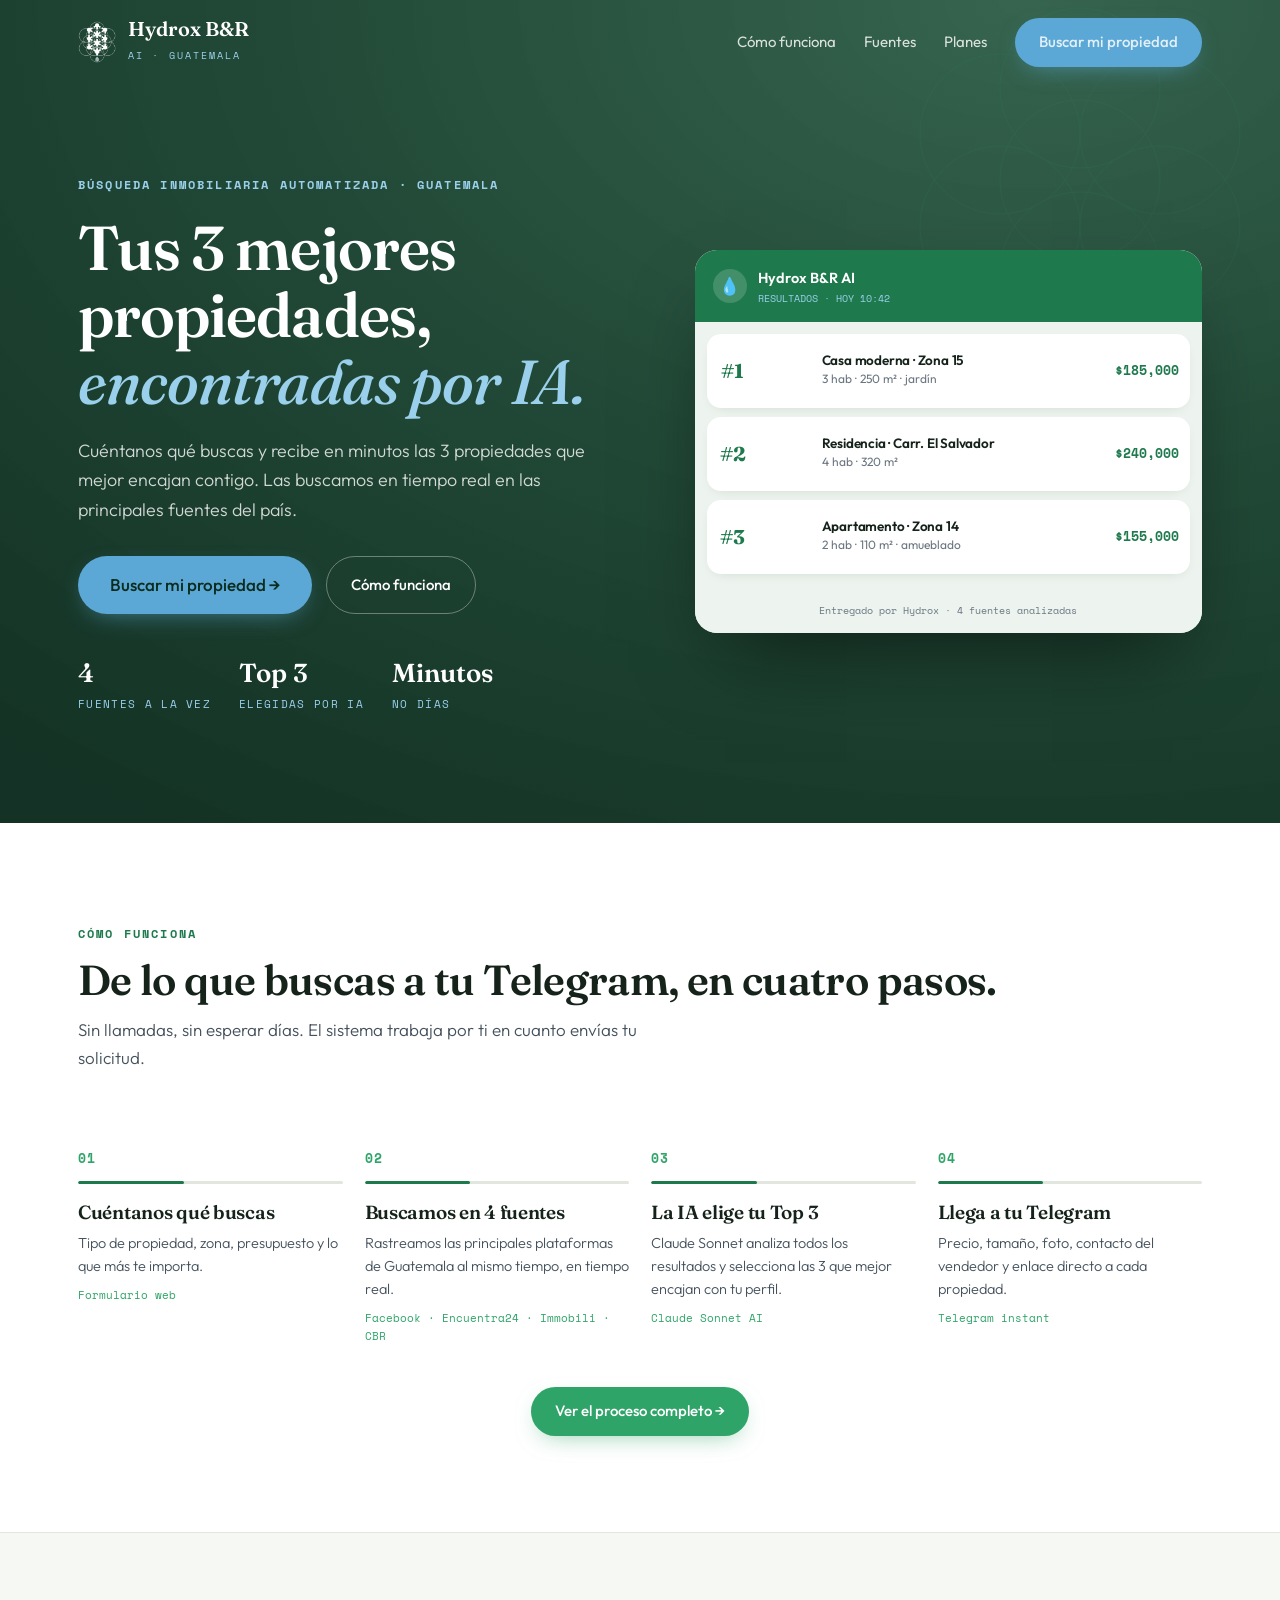
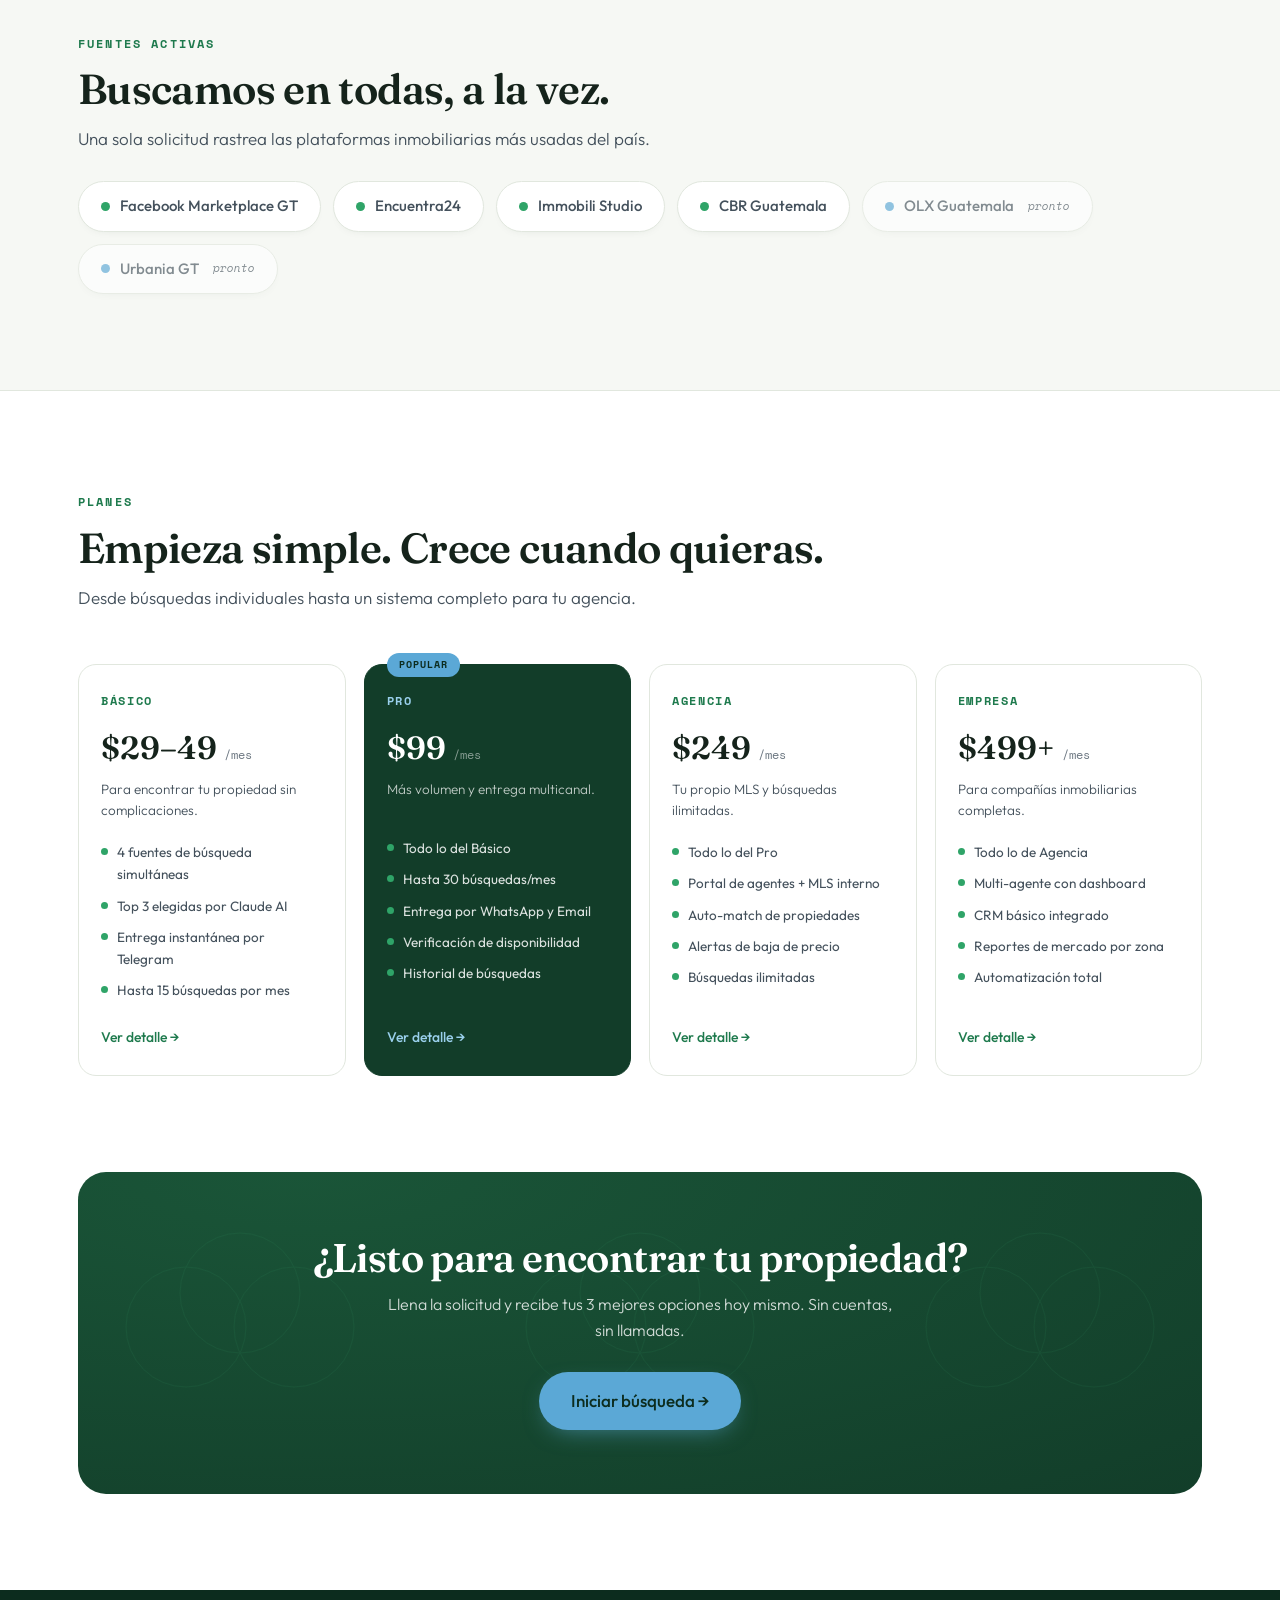
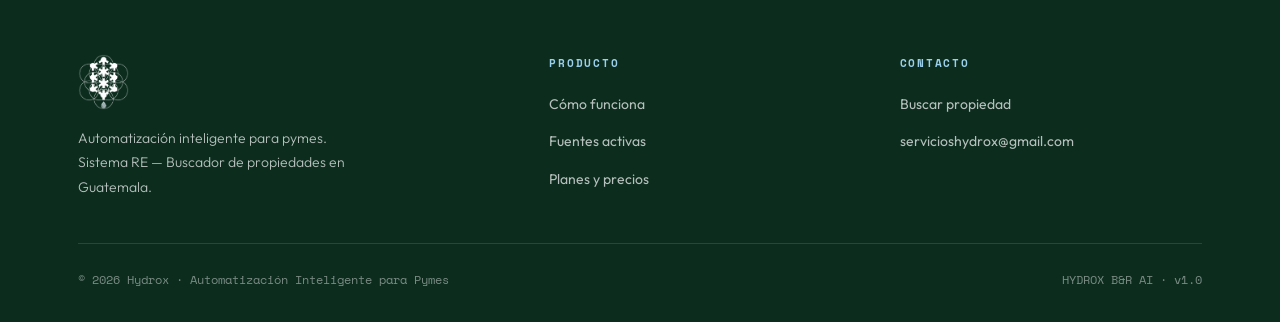
==== index.html @ e117567c "Add full site v1.0 with CLAUDE.md project memory - All HTML pages with nav/footer cleanup (Asesores " ====
<!DOCTYPE html>
<html lang="es">
<head>
<meta charset="UTF-8">
<meta name="viewport" content="width=device-width, initial-scale=1.0">
<meta name="description" content="Hydrox B&R AI — Búsqueda automatizada de propiedades en Guatemala. Cuéntanos qué buscas y recibe las 3 mejores opciones directo a tu Telegram.">
<title>Hydrox B&R AI — Tus 3 mejores propiedades, encontradas por IA</title>
<link rel="preconnect" href="https://fonts.googleapis.com">
<link rel="preconnect" href="https://fonts.gstatic.com" crossorigin>
<link href="https://fonts.googleapis.com/css2?family=Fraunces:opsz,wght@9..144,400;9..144,500;9..144,600;9..144,700&family=Outfit:wght@300;400;500;600;700&family=Space+Mono:wght@400;700&display=swap" rel="stylesheet">
<link rel="stylesheet" href="css/estilos.css">
<link rel="stylesheet" href="css/componentes.css">
<link rel="icon" href="assets/logo-verde.png" type="image/png">
</head>
<body>

<!-- ═══ HEADER ══════════════════════════════════════════════════ -->
<header id="header">
  <div class="wrap nav">
    <a href="index.html" class="brand">
      <img src="assets/logo-blanco.png" alt="Hydrox B&R AI">
      <div class="brand-text">
        <strong>Hydrox B&amp;R</strong>
        <small>AI · GUATEMALA</small>
      </div>
    </a>
    <nav class="nav-links" id="nav-links">
      <a href="#como-funciona">Cómo funciona</a>
      <a href="#fuentes">Fuentes</a>
      <a href="planes.html">Planes</a>
      <a href="contacto.html" class="btn btn-pri">Buscar mi propiedad</a>
    </nav>
    <button class="nav-toggle" id="nav-toggle" aria-label="Abrir menú" aria-expanded="false">☰</button>
  </div>
</header>

<!-- ═══ HERO ═════════════════════════════════════════════════════ -->
<section class="hero">
  <div class="wrap hero-grid">

    <!-- Texto -->
    <div>
      <span class="eyebrow">Búsqueda inmobiliaria automatizada · Guatemala</span>
      <h1>Tus 3 mejores propiedades, <span class="accent">encontradas por IA.</span></h1>
      <p class="lead">Cuéntanos qué buscas y recibe en minutos las 3 propiedades que mejor encajan contigo. Las buscamos en tiempo real en las principales fuentes del país.</p>
      <div class="hero-cta">
        <a href="contacto.html" class="btn btn-pri btn-lg">Buscar mi propiedad →</a>
        <a href="#como-funciona" class="btn btn-ghost">Cómo funciona</a>
      </div>
      <div class="hero-stats">
        <div><b>4</b><span>Fuentes a la vez</span></div>
        <div><b>Top 3</b><span>Elegidas por IA</span></div>
        <div><b>Minutos</b><span>No días</span></div>
      </div>
    </div>

    <!-- Tarjeta Telegram (elemento firma) -->
    <div class="tgcard reveal">
      <div class="tgcard-top">
        <div class="tgcard-avatar">💧</div>
        <div>
          <b>Hydrox B&amp;R AI</b>
          <span>RESULTADOS · HOY 10:42</span>
        </div>
      </div>
      <div class="tgcard-body">
        <div class="prop-card">
          <div class="prop-rank">#1</div>
          <div class="prop-thumb" style="background-image:url('https://images.unsplash.com/photo-1568605114967-8130f3a36994?w=200&q=60')"></div>
          <div class="prop-info">
            <h4>Casa moderna · Zona 15</h4>
            <div class="meta">3 hab · 250 m² · jardín</div>
          </div>
          <div class="prop-price">$185,000</div>
        </div>
        <div class="prop-card">
          <div class="prop-rank">#2</div>
          <div class="prop-thumb" style="background-image:url('https://images.unsplash.com/photo-1570129477492-45c003edd2be?w=200&q=60')"></div>
          <div class="prop-info">
            <h4>Residencia · Carr. El Salvador</h4>
            <div class="meta">4 hab · 320 m²</div>
          </div>
          <div class="prop-price">$240,000</div>
        </div>
        <div class="prop-card">
          <div class="prop-rank">#3</div>
          <div class="prop-thumb" style="background-image:url('https://images.unsplash.com/photo-1576941089067-2de3c901e126?w=200&q=60')"></div>
          <div class="prop-info">
            <h4>Apartamento · Zona 14</h4>
            <div class="meta">2 hab · 110 m² · amueblado</div>
          </div>
          <div class="prop-price">$155,000</div>
        </div>
      </div>
      <div class="tgcard-foot">
        <span>Entregado por Hydrox · 4 fuentes analizadas</span>
      </div>
    </div>

  </div>
</section>

<!-- ═══ CÓMO FUNCIONA ════════════════════════════════════════════ -->
<section id="como-funciona">
  <div class="wrap">
    <div class="sec-head reveal">
      <span class="eyebrow">Cómo funciona</span>
      <h2>De lo que buscas a tu Telegram, en cuatro pasos.</h2>
      <p>Sin llamadas, sin esperar días. El sistema trabaja por ti en cuanto envías tu solicitud.</p>
    </div>
    <div class="steps-grid">
      <div class="step reveal">
        <div class="num">01</div>
        <div class="line"></div>
        <h3>Cuéntanos qué buscas</h3>
        <p>Tipo de propiedad, zona, presupuesto y lo que más te importa.</p>
        <span class="tag">Formulario web</span>
      </div>
      <div class="step reveal">
        <div class="num">02</div>
        <div class="line"></div>
        <h3>Buscamos en 4 fuentes</h3>
        <p>Rastreamos las principales plataformas de Guatemala al mismo tiempo, en tiempo real.</p>
        <span class="tag">Facebook · Encuentra24 · Immobili · CBR</span>
      </div>
      <div class="step reveal">
        <div class="num">03</div>
        <div class="line"></div>
        <h3>La IA elige tu Top 3</h3>
        <p>Claude Sonnet analiza todos los resultados y selecciona las 3 que mejor encajan con tu perfil.</p>
        <span class="tag">Claude Sonnet AI</span>
      </div>
      <div class="step reveal">
        <div class="num">04</div>
        <div class="line"></div>
        <h3>Llega a tu Telegram</h3>
        <p>Precio, tamaño, foto, contacto del vendedor y enlace directo a cada propiedad.</p>
        <span class="tag">Telegram instant</span>
      </div>
    </div>
    <div style="margin-top:40px; text-align:center">
      <a href="como-funciona.html" class="btn btn-sec">Ver el proceso completo →</a>
    </div>
  </div>
</section>

<!-- ═══ FUENTES ═══════════════════════════════════════════════════ -->
<section id="fuentes" class="fuentes-section">
  <div class="wrap">
    <div class="sec-head reveal" style="margin-bottom:28px">
      <span class="eyebrow">Fuentes activas</span>
      <h2>Buscamos en todas, a la vez.</h2>
      <p>Una sola solicitud rastrea las plataformas inmobiliarias más usadas del país.</p>
    </div>
    <div class="chips reveal">
      <span class="chip"><span class="chip-dot"></span>Facebook Marketplace GT</span>
      <span class="chip"><span class="chip-dot"></span>Encuentra24</span>
      <span class="chip"><span class="chip-dot"></span>Immobili Studio</span>
      <span class="chip"><span class="chip-dot"></span>CBR Guatemala</span>
      <span class="chip pronto"><span class="chip-dot"></span>OLX Guatemala <em class="soon">pronto</em></span>
      <span class="chip pronto"><span class="chip-dot"></span>Urbania GT <em class="soon">pronto</em></span>
    </div>
  </div>
</section>

<!-- ═══ PLANES ════════════════════════════════════════════════════ -->
<section id="planes">
  <div class="wrap">
    <div class="sec-head reveal">
      <span class="eyebrow">Planes</span>
      <h2>Empieza simple. Crece cuando quieras.</h2>
      <p>Desde búsquedas individuales hasta un sistema completo para tu agencia.</p>
    </div>
    <div class="planes-grid">
      <div class="plan-card reveal">
        <div class="plan-tier">Básico</div>
        <div class="plan-price">$29–49<small> /mes</small></div>
        <div class="plan-tagline">Para encontrar tu propiedad sin complicaciones.</div>
        <ul class="plan-features">
          <li>4 fuentes de búsqueda simultáneas</li>
          <li>Top 3 elegidas por Claude AI</li>
          <li>Entrega instantánea por Telegram</li>
          <li>Hasta 15 búsquedas por mes</li>
        </ul>
        <a href="planes.html" class="plan-link">Ver detalle →</a>
      </div>
      <div class="plan-card featured reveal">
        <div class="plan-badge">Popular</div>
        <div class="plan-tier">Pro</div>
        <div class="plan-price">$99<small> /mes</small></div>
        <div class="plan-tagline">Más volumen y entrega multicanal.</div>
        <ul class="plan-features">
          <li>Todo lo del Básico</li>
          <li>Hasta 30 búsquedas/mes</li>
          <li>Entrega por WhatsApp y Email</li>
          <li>Verificación de disponibilidad</li>
          <li>Historial de búsquedas</li>
        </ul>
        <a href="planes.html" class="plan-link">Ver detalle →</a>
      </div>
      <div class="plan-card reveal">
        <div class="plan-tier">Agencia</div>
        <div class="plan-price">$249<small> /mes</small></div>
        <div class="plan-tagline">Tu propio MLS y búsquedas ilimitadas.</div>
        <ul class="plan-features">
          <li>Todo lo del Pro</li>
          <li>Portal de agentes + MLS interno</li>
          <li>Auto-match de propiedades</li>
          <li>Alertas de baja de precio</li>
          <li>Búsquedas ilimitadas</li>
        </ul>
        <a href="planes.html" class="plan-link">Ver detalle →</a>
      </div>
      <div class="plan-card reveal">
        <div class="plan-tier">Empresa</div>
        <div class="plan-price">$499+<small> /mes</small></div>
        <div class="plan-tagline">Para compañías inmobiliarias completas.</div>
        <ul class="plan-features">
          <li>Todo lo de Agencia</li>
          <li>Multi-agente con dashboard</li>
          <li>CRM básico integrado</li>
          <li>Reportes de mercado por zona</li>
          <li>Automatización total</li>
        </ul>
        <a href="planes.html" class="plan-link">Ver detalle →</a>
      </div>
    </div>
  </div>
</section>

<!-- ═══ CTA ═══════════════════════════════════════════════════════ -->
<section style="padding-top:0">
  <div class="wrap">
    <div class="cta-band reveal">
      <h2>¿Listo para encontrar tu propiedad?</h2>
      <p>Llena la solicitud y recibe tus 3 mejores opciones hoy mismo. Sin cuentas, sin llamadas.</p>
      <a href="contacto.html" class="btn btn-pri btn-lg">Iniciar búsqueda →</a>
    </div>
  </div>
</section>

<!-- ═══ FOOTER ════════════════════════════════════════════════════ -->
<footer>
  <div class="wrap">
    <div class="footer-grid">
      <div class="footer-brand">
        <img src="assets/logo-blanco.png" alt="Hydrox B&R AI">
        <p>Automatización inteligente para pymes. Sistema RE — Buscador de propiedades en Guatemala.</p>
      </div>
      <div class="footer-col">
        <h5>Producto</h5>
        <ul>
          <li><a href="como-funciona.html">Cómo funciona</a></li>
          <li><a href="#fuentes">Fuentes activas</a></li>
          <li><a href="planes.html">Planes y precios</a></li>
        </ul>
      </div>
      <div class="footer-col">
        <h5>Contacto</h5>
        <ul>
          <li><a href="contacto.html">Buscar propiedad</a></li>
          <li><a href="mailto:servicioshydrox@gmail.com">servicioshydrox@gmail.com</a></li>
        </ul>
      </div>
    </div>
    <div class="footer-bottom">
      <span>© 2026 Hydrox · Automatización Inteligente para Pymes</span>
      <span class="mono">HYDROX B&amp;R AI · v1.0</span>
    </div>
  </div>
</footer>

<script src="js/main.js" defer></script>
</body>
</html>
---- css/estilos.css ----
/* ═══════════════════════════════════════════════════════════════════
   HYDROX B&R AI  ·  estilos.css
   Variables globales · reset · tipografía · header · footer · utilidades
   Se carga en TODAS las páginas.
═══════════════════════════════════════════════════════════════════ */

/* ── 1. TOKENS DE DISEÑO ──────────────────────────────────────── */
:root {
  --verde-profundo: #123D29;
  --verde-noche:    #0C2C1E;
  --verde:          #1E7A4D;
  --verde-claro:    #2FA468;
  --agua:           #5BA8D6;
  --agua-claro:     #9AD0EC;
  --piedra:         #44515C;
  --piedra-suave:   #6B7680;
  --hueso:          #F6F8F4;
  --blanco:         #FFFFFF;
  --borde:          #E1E7DE;
  --tinta:          #15231B;
  --sombra:         0 18px 50px -20px rgba(18,61,41,.35);
  --radio:          18px;
  --radio-sm:       10px;
  --radio-xl:       28px;
}

/* ── 2. RESET ─────────────────────────────────────────────────── */
*, *::before, *::after { margin: 0; padding: 0; box-sizing: border-box; }
html  { scroll-behavior: smooth; }
body  { font-family:'Outfit',system-ui,sans-serif; color:var(--tinta); background:var(--blanco); line-height:1.65; -webkit-font-smoothing:antialiased; }
img   { max-width:100%; display:block; }
a     { text-decoration:none; color:inherit; }
ul    { list-style:none; }
button,input,select,textarea { font-family:inherit; }

/* ── 3. TIPOGRAFÍA ────────────────────────────────────────────── */
h1,h2,h3,h4 {
  font-family:'Fraunces',Georgia,serif;
  font-weight:600;
  line-height:1.08;
  letter-spacing:-.015em;
}
.mono { font-family:'Space Mono',monospace; }

.eyebrow {
  font-family:'Space Mono',monospace;
  font-size:12px;
  letter-spacing:.18em;
  text-transform:uppercase;
  color:var(--verde-claro);
  font-weight:700;
}

/* ── 4. LAYOUT ────────────────────────────────────────────────── */
.wrap    { max-width:1180px; margin:0 auto; padding:0 28px; }
section  { padding:96px 0; }

/* ── 5. HEADER ────────────────────────────────────────────────── */
header {
  position:fixed; top:0; left:0; right:0;
  z-index:100;
  padding:18px 0;
  transition:all .35s ease;
}
header.scrolled {
  background:rgba(12,44,30,.95);
  backdrop-filter:blur(14px);
  -webkit-backdrop-filter:blur(14px);
  padding:11px 0;
  box-shadow:0 8px 30px -12px rgba(0,0,0,.4);
}

.nav { display:flex; align-items:center; justify-content:space-between; gap:20px; }

.brand { display:flex; align-items:center; gap:12px; }
.brand img { height:42px; width:auto; transition:height .35s ease; }
header.scrolled .brand img { height:36px; }
.brand-text strong {
  font-family:'Fraunces',serif; font-size:20px; font-weight:600;
  color:#fff; display:block; line-height:1.1;
}
.brand-text small {
  font-family:'Space Mono',monospace; font-size:9.5px;
  letter-spacing:.22em; color:var(--agua-claro); font-weight:400;
}

.nav-links { display:flex; align-items:center; gap:28px; }
.nav-links a { color:rgba(255,255,255,.82); font-size:15px; transition:color .2s; }
.nav-links a:hover { color:#fff; }

.nav-toggle {
  display:none; background:none; border:none;
  color:#fff; font-size:26px; cursor:pointer; padding:4px;
}

/* ── 6. FOOTER ────────────────────────────────────────────────── */
footer { background:var(--verde-noche); color:rgba(255,255,255,.7); padding:64px 0 32px; }

.footer-grid {
  display:grid; grid-template-columns:1.4fr 1fr 1fr;
  gap:48px; margin-bottom:44px;
}
.footer-brand img   { height:56px; margin-bottom:16px; }
.footer-brand p     { font-size:14px; max-width:280px; font-weight:300; line-height:1.75; }

.footer-col h5 {
  font-family:'Space Mono',monospace; font-size:11px;
  letter-spacing:.16em; text-transform:uppercase;
  color:var(--agua-claro); margin-bottom:18px; font-weight:700;
}
.footer-col ul  { display:flex; flex-direction:column; gap:11px; }
.footer-col a   { font-size:14px; color:rgba(255,255,255,.7); transition:color .2s; }
.footer-col a:hover { color:#fff; }

.footer-bottom {
  border-top:1px solid rgba(255,255,255,.12);
  padding-top:26px;
  display:flex; justify-content:space-between; flex-wrap:wrap; gap:10px;
  font-family:'Space Mono',monospace; font-size:12px; color:rgba(255,255,255,.45);
}

/* ── 7. UTILIDADES GENERALES ──────────────────────────────────── */
.reveal {
  opacity:0; transform:translateY(22px);
  transition:opacity .7s ease,transform .7s ease;
}
.reveal.in { opacity:1; transform:none; }
@media (prefers-reduced-motion:reduce) { .reveal { opacity:1; transform:none; transition:none; } }

.sec-head { margin-bottom:52px; }
.sec-head .eyebrow { display:inline-block; margin-bottom:14px; color:var(--verde); }
.sec-head h2   { font-size:clamp(26px,3.6vw,42px); color:var(--tinta); }
.sec-head p    { color:var(--piedra); font-size:17px; margin-top:12px; font-weight:300; max-width:580px; }

/* ── 8. RESPONSIVE: HEADER + FOOTER ──────────────────────────── */
@media (max-width:900px) {
  .nav-links {
    display:none; position:absolute; top:100%; left:0; right:0;
    flex-direction:column; align-items:flex-start; gap:16px;
    background:var(--verde-profundo); padding:22px 28px;
  }
  .nav-links.open { display:flex; }
  .nav-toggle     { display:block; }
  .footer-grid    { grid-template-columns:1fr 1fr; }
}
@media (max-width:560px) {
  .wrap         { padding:0 20px; }
  section       { padding:72px 0; }
  .footer-grid  { grid-template-columns:1fr; }
}
---- css/componentes.css ----
/* ═══════════════════════════════════════════════════════════════════
   HYDROX B&R AI  ·  componentes.css
   Botones · Hero · TgCard · Pasos · Fuentes · Planes · Formulario · CTA
   Se carga junto a estilos.css en todas las páginas.
═══════════════════════════════════════════════════════════════════ */

/* ── 1. BOTONES ───────────────────────────────────────────────── */
.btn {
  display:inline-flex; align-items:center; gap:8px;
  font-family:'Outfit',sans-serif; font-weight:500;
  border:none; border-radius:100px; cursor:pointer;
  transition:transform .18s ease,box-shadow .22s,background .22s,color .2s;
  white-space:nowrap;
}
.btn-pri {
  background:var(--agua); color:var(--verde-noche);
  padding:12px 24px; font-size:15px;
  box-shadow:0 8px 24px -10px rgba(91,168,214,.7);
}
.btn-pri:hover  { background:var(--agua-claro); transform:translateY(-2px); }
.btn-sec {
  background:var(--verde-claro); color:#fff;
  padding:12px 24px; font-size:15px;
  box-shadow:0 8px 24px -10px rgba(47,164,104,.6);
}
.btn-sec:hover  { background:var(--verde); transform:translateY(-2px); }
.btn-ghost {
  background:transparent; color:#fff;
  border:1.5px solid rgba(255,255,255,.35);
  padding:11px 24px; font-size:15px;
}
.btn-ghost:hover { border-color:#fff; background:rgba(255,255,255,.08); }
.btn-lg { padding:15px 32px; font-size:17px; }

/* ── 2. HERO PRINCIPAL (index) ────────────────────────────────── */
.hero {
  position:relative;
  background:
    radial-gradient(120% 120% at 80% 0%,rgba(26,79,54,.88) 0%,rgba(18,61,41,.93) 45%,rgba(12,44,30,.97) 100%),
    url('https://images.unsplash.com/photo-1570129477492-45c003edd2be?w=1600&q=70') center/cover no-repeat;
  color:#fff; padding:170px 0 110px; overflow:hidden;
}
.hero::before {
  content:""; position:absolute; inset:0;
  background-image:url("data:image/svg+xml,%3Csvg xmlns='http://www.w3.org/2000/svg' width='600' height='600'%3E%3Cg fill='none' stroke='%232FA468' stroke-width='1' opacity='.09'%3E%3Ccircle cx='300' cy='220' r='80'/%3E%3Ccircle cx='220' cy='266' r='80'/%3E%3Ccircle cx='380' cy='266' r='80'/%3E%3Ccircle cx='220' cy='174' r='80'/%3E%3Ccircle cx='380' cy='174' r='80'/%3E%3Ccircle cx='300' cy='312' r='80'/%3E%3Ccircle cx='300' cy='128' r='80'/%3E%3C/g%3E%3C/svg%3E");
  background-position:right -100px top -40px;
  background-repeat:no-repeat; pointer-events:none;
}
.hero-grid {
  position:relative;
  display:grid; grid-template-columns:1.05fr .95fr;
  gap:56px; align-items:center;
}
.hero .eyebrow  { color:var(--agua-claro); display:inline-block; margin-bottom:20px; }
.hero h1        { font-size:clamp(38px,5.2vw,62px); color:#fff; margin-bottom:20px; }
.hero h1 .accent{ color:var(--agua-claro); font-style:italic; font-weight:500; }
.hero .lead     { font-size:clamp(16px,1.4vw,18px); color:rgba(255,255,255,.8); max-width:520px; margin-bottom:32px; font-weight:300; }
.hero-cta       { display:flex; gap:14px; flex-wrap:wrap; }
.hero-stats     { display:flex; gap:28px; flex-wrap:wrap; margin-top:38px; }
.hero-stats > div { display:flex; flex-direction:column; }
.hero-stats b   { font-family:'Fraunces',serif; font-size:26px; color:#fff; font-weight:600; }
.hero-stats span{ font-family:'Space Mono',monospace; font-size:11px; letter-spacing:.12em; text-transform:uppercase; color:var(--agua-claro); }

/* ── 3. TARJETA TELEGRAM — elemento firma ─────────────────────── */
.tgcard { background:#fff; border-radius:22px; box-shadow:0 40px 80px -30px rgba(0,0,0,.55); overflow:hidden; color:var(--tinta); transform:rotate(.6deg); }
.tgcard-top   { background:var(--verde); color:#fff; padding:14px 18px; display:flex; align-items:center; gap:11px; }
.tgcard-avatar{ width:34px; height:34px; border-radius:50%; background:rgba(255,255,255,.16); display:flex; align-items:center; justify-content:center; font-size:17px; flex-shrink:0; }
.tgcard-top b { font-size:14.5px; font-weight:600; }
.tgcard-top span{ font-family:'Space Mono',monospace; font-size:10px; color:var(--agua-claro); display:block; margin-top:1px; }
.tgcard-body  { padding:12px; background:#EDF3EE; display:flex; flex-direction:column; gap:9px; }
.prop-card    { background:#fff; border-radius:14px; padding:11px; display:flex; gap:11px; align-items:center; box-shadow:0 4px 14px -8px rgba(18,61,41,.22); }
.prop-rank    { font-family:'Fraunces',serif; font-size:20px; font-weight:700; color:var(--verde); width:30px; text-align:center; flex-shrink:0; }
.prop-thumb   { width:52px; height:52px; border-radius:9px; flex-shrink:0; background-size:cover; background-position:center; }
.prop-info    { flex:1; min-width:0; }
.prop-info h4 { font-family:'Outfit',sans-serif; font-size:13.5px; font-weight:600; margin-bottom:2px; white-space:nowrap; overflow:hidden; text-overflow:ellipsis; }
.prop-info .meta { font-size:12px; color:var(--piedra-suave); }
.prop-price   { font-family:'Space Mono',monospace; font-weight:700; font-size:12.5px; color:var(--verde); white-space:nowrap; }
.tgcard-foot  { padding:9px 12px 12px; background:#EDF3EE; text-align:center; }
.tgcard-foot span { font-family:'Space Mono',monospace; font-size:10px; color:var(--piedra-suave); }

/* ── 4. PASOS "CÓMO FUNCIONA" ─────────────────────────────────── */
.steps-grid { display:grid; grid-template-columns:repeat(4,1fr); gap:22px; }
.step { padding-top:24px; }
.step .num    { font-family:'Space Mono',monospace; font-size:13px; color:var(--verde-claro); font-weight:700; letter-spacing:.08em; }
.step .line   { height:3px; background:var(--borde); border-radius:3px; margin:12px 0 18px; position:relative; overflow:hidden; }
.step .line::after { content:""; position:absolute; left:0; top:0; bottom:0; width:40%; background:var(--verde); border-radius:3px; }
.step h3      { font-size:19px; margin-bottom:8px; }
.step p       { font-size:14.5px; color:var(--piedra); font-weight:300; line-height:1.6; }
.step .tag    { font-family:'Space Mono',monospace; font-size:10.5px; color:var(--verde-claro); margin-top:10px; display:inline-block; }

/* ── 5. FUENTES ───────────────────────────────────────────────── */
.fuentes-section { background:var(--hueso); border-top:1px solid var(--borde); border-bottom:1px solid var(--borde); }
.chips { display:flex; flex-wrap:wrap; gap:12px; margin-top:14px; }
.chip {
  background:#fff; border:1px solid var(--borde); border-radius:100px;
  padding:12px 22px; font-weight:500; font-size:15px; color:var(--piedra);
  display:flex; align-items:center; gap:10px;
  box-shadow:0 4px 12px -10px rgba(18,61,41,.25);
}
.chip-dot       { width:9px; height:9px; border-radius:50%; background:var(--verde-claro); flex-shrink:0; }
.chip.pronto    { opacity:.65; }
.chip.pronto .chip-dot { background:var(--agua); }
.chip .soon     { font-family:'Space Mono',monospace; font-size:10.5px; margin-left:4px; }

/* ── 6. PLANES ────────────────────────────────────────────────── */
.planes-grid { display:grid; grid-template-columns:repeat(4,1fr); gap:18px; }

.plan-card {
  border:1.5px solid var(--borde); border-radius:var(--radio);
  padding:26px 22px; background:#fff;
  display:flex; flex-direction:column; position:relative;
  transition:transform .22s ease,box-shadow .25s ease,border-color .2s;
}
.plan-card:hover { transform:translateY(-5px); box-shadow:var(--sombra); border-color:var(--verde-claro); }
.plan-card.featured { background:var(--verde-profundo); border-color:var(--verde-profundo); color:#fff; }

.plan-badge {
  position:absolute; top:-12px; left:22px;
  background:var(--agua); color:var(--verde-noche);
  font-family:'Space Mono',monospace; font-size:10px; font-weight:700;
  letter-spacing:.1em; padding:4px 12px; border-radius:100px; text-transform:uppercase;
}
.plan-tier  { font-family:'Space Mono',monospace; font-size:12px; letter-spacing:.14em; text-transform:uppercase; color:var(--verde); font-weight:700; }
.plan-card.featured .plan-tier { color:var(--agua-claro); }
.plan-price { font-family:'Fraunces',serif; font-size:32px; font-weight:600; margin:12px 0 4px; }
.plan-price small { font-family:'Space Mono',monospace; font-size:12px; color:var(--piedra-suave); font-weight:400; }
.plan-card.featured .plan-price small { color:rgba(255,255,255,.5); }
.plan-tagline { font-size:13.5px; color:var(--piedra); margin-bottom:20px; font-weight:300; min-height:38px; line-height:1.55; }
.plan-card.featured .plan-tagline { color:rgba(255,255,255,.72); }

.plan-features { display:flex; flex-direction:column; gap:9px; margin-bottom:24px; flex:1; }
.plan-features li { font-size:13.5px; display:flex; gap:9px; align-items:flex-start; color:var(--piedra); }
.plan-card.featured .plan-features li { color:rgba(255,255,255,.85); }
.plan-features li::before { content:""; width:7px; height:7px; border-radius:50%; background:var(--verde-claro); margin-top:7px; flex-shrink:0; }

.plan-link { font-size:14px; font-weight:500; color:var(--verde); display:inline-flex; align-items:center; gap:6px; transition:gap .18s; }
.plan-link:hover { gap:10px; }
.plan-card.featured .plan-link { color:var(--agua-claro); }

/* ── 7. BANDA CTA ─────────────────────────────────────────────── */
.cta-band {
  background:radial-gradient(120% 140% at 20% 0%,#1a5538,var(--verde-profundo));
  color:#fff; border-radius:var(--radio-xl); padding:64px 56px; text-align:center; position:relative; overflow:hidden;
}
.cta-band::before {
  content:""; position:absolute; inset:0; pointer-events:none;
  background-image:url("data:image/svg+xml,%3Csvg xmlns='http://www.w3.org/2000/svg' width='400' height='400'%3E%3Cg fill='none' stroke='%232FA468' stroke-width='1' opacity='.1'%3E%3Ccircle cx='200' cy='160' r='60'/%3E%3Ccircle cx='146' cy='194' r='60'/%3E%3Ccircle cx='254' cy='194' r='60'/%3E%3C/g%3E%3C/svg%3E");
  background-position:center;
}
.cta-band h2 { font-size:clamp(26px,3.6vw,40px); color:#fff; margin-bottom:12px; position:relative; }
.cta-band p  { color:rgba(255,255,255,.8); max-width:520px; margin:0 auto 28px; font-weight:300; position:relative; }
.cta-band .btn-pri { position:relative; }

/* ── 8. HERO INTERIOR (páginas secundarias) ───────────────────── */
.inner-hero {
  background:
    radial-gradient(100% 180% at 60% 0%, rgba(26,79,54,.9), rgba(18,61,41,.96)),
    url('https://images.unsplash.com/photo-1568605114967-8130f3a36994?w=1400&q=65') center/cover no-repeat;
  color:#fff; padding:140px 0 80px;
}
.inner-hero .eyebrow { color:var(--agua-claro); display:inline-block; margin-bottom:18px; }
.inner-hero h1 { font-size:clamp(32px,4vw,52px); color:#fff; margin-bottom:16px; }
.inner-hero p  { color:rgba(255,255,255,.78); max-width:560px; font-size:18px; font-weight:300; }

/* ── 9. FORMULARIO MULTI-PASO ─────────────────────────────────── */
.form-wrapper { max-width:720px; margin:0 auto; }
.form-card    { background:#fff; border-radius:var(--radio-xl); box-shadow:var(--sombra); overflow:hidden; }

.form-tabs { display:flex; background:var(--hueso); border-bottom:1px solid var(--borde); }
.form-tab  { flex:1; padding:17px 10px; text-align:center; font-family:'Space Mono',monospace; font-size:10.5px; letter-spacing:.1em; text-transform:uppercase; color:var(--piedra-suave); position:relative; transition:color .2s; }
.form-tab.active { color:var(--verde); }
.form-tab.done   { color:var(--verde-claro); }
.form-tab::after { content:""; position:absolute; bottom:0; left:10%; right:10%; height:2.5px; background:transparent; border-radius:2px; transition:background .3s; }
.form-tab.active::after { background:var(--verde); }
.form-tab.done::after   { background:var(--verde-claro); }

.form-body  { padding:36px 40px; }
.form-step  { display:none; }
.form-step.active { display:block; }

.field       { margin-bottom:22px; }
.field label { display:block; font-size:14px; font-weight:600; color:var(--tinta); margin-bottom:8px; }
.field label .req { color:var(--verde-claro); }
.field input,.field select,.field textarea {
  width:100%; padding:13px 16px;
  border:1.5px solid var(--borde); border-radius:var(--radio-sm);
  font-size:15px; color:var(--tinta);
  transition:border-color .2s,box-shadow .2s;
  background:#fff;
}
.field input:focus,.field select:focus,.field textarea:focus {
  outline:none; border-color:var(--verde); box-shadow:0 0 0 3px rgba(30,122,77,.1);
}
.field textarea { resize:vertical; min-height:90px; }
.field .hint    { font-size:12.5px; color:var(--piedra-suave); margin-top:6px; }

.radio-group,.check-group { display:flex; flex-wrap:wrap; gap:10px; padding:4px; border-radius:14px; transition:box-shadow .2s; }
.radio-group.group-error,.check-group.group-error { box-shadow:0 0 0 2px #e55; }

/* Honeypot anti-spam: oculto visualmente, accesible solo para bots */
.hp-field { position:absolute; left:-9999px; top:-9999px; width:1px; height:1px; overflow:hidden; }
.radio-opt,.check-opt {
  border:1.5px solid var(--borde); border-radius:100px; padding:9px 18px;
  cursor:pointer; font-size:14px; font-weight:500; color:var(--piedra);
  transition:border-color .2s,background .2s,color .2s; user-select:none;
}
.radio-opt input,.check-opt input { display:none; }
.radio-opt.sel,.check-opt.sel { border-color:var(--verde); background:rgba(30,122,77,.07); color:var(--verde); }

.check-grid { display:grid; grid-template-columns:1fr 1fr; gap:8px; }
.check-opt.grid { border-radius:var(--radio-sm); padding:10px 14px; text-align:center; }

.form-nav { display:flex; justify-content:space-between; align-items:center; margin-top:32px; }
.btn-prev { background:none; border:none; color:var(--piedra); cursor:pointer; font-size:15px; font-weight:500; display:flex; align-items:center; gap:6px; transition:color .2s; }
.btn-prev:hover { color:var(--tinta); }

.prog-dots { display:flex; gap:6px; }
.prog-dot  { width:8px; height:8px; border-radius:50%; background:var(--borde); transition:background .3s; }
.prog-dot.active { background:var(--verde); }

/* Estado de éxito */
.form-success { display:none; text-align:center; padding:52px 40px; }
.form-success .ok-icon { font-size:52px; margin-bottom:20px; }
.form-success h3 { font-size:26px; margin-bottom:10px; }
.form-success p  { color:var(--piedra); font-size:16px; max-width:380px; margin:0 auto; }

/* ── 10. GESTIÓN DE CLIENTE ───────────────────────────────────── */

/* Aviso de plan (pre-formulario y dentro de tarjeta de éxito) */
.plan-notice, .plan-alert {
  border-radius:var(--radio-sm); padding:12px 18px;
  font-size:14px; font-weight:500;
  display:flex; align-items:center; gap:10px; flex-wrap:wrap;
}
.plan-notice { margin-bottom:16px; }
.plan-notice.warn, .plan-alert.warn   { background:#FFF8E1; border:1.5px solid #FFD54F; color:#795500; }
.plan-notice.limit, .plan-alert.limit { background:#FBE9E7; border:1.5px solid #EF9A9A; color:#B71C1C; }
.alert-link { font-weight:700; text-decoration:underline; color:inherit; }

/* Tarjeta de usuario en pantalla de éxito */
.user-card {
  background:var(--hueso); border:1.5px solid var(--borde);
  border-radius:var(--radio); padding:20px 24px; margin:20px auto 0;
  width:100%; max-width:360px; text-align:left;
  display:flex; flex-direction:column; gap:10px;
}
.user-card-row { display:flex; justify-content:space-between; align-items:center; }
.uc-label { font-family:'Space Mono',monospace; font-size:10.5px; letter-spacing:.12em; text-transform:uppercase; color:var(--piedra-suave); }
.uc-code  { font-family:'Space Mono',monospace; font-size:17px; font-weight:700; color:var(--verde); letter-spacing:.06em; }

/* Barra de progreso de búsquedas */
.sc-track { height:8px; background:var(--borde); border-radius:100px; overflow:hidden; }
.sc-fill  { height:100%; background:var(--verde-claro); border-radius:100px; transition:width .6s ease, background .3s; }
.sc-fill.sc-warn  { background:#FFB300; }
.sc-fill.sc-limit { background:#E53935; }
.sc-text  { font-family:'Space Mono',monospace; font-size:11px; color:var(--piedra-suave); margin-top:4px; display:block; }

/* Calificación de resultados */
.rating-section { margin-top:22px; padding-top:20px; border-top:1px solid var(--borde); width:100%; }
.rating-q  { font-size:15px; font-weight:600; color:var(--tinta); margin-bottom:14px; }
.stars     { display:flex; gap:4px; justify-content:center; margin-bottom:10px; }
.star {
  background:none; border:none; cursor:pointer;
  font-size:38px; color:var(--borde);
  transition:color .15s, transform .15s; line-height:1; padding:0 2px;
}
.star.lit  { color:#FFB300; transform:scale(1.12); }
.star:disabled { cursor:default; }
.rating-thanks { font-size:14px; color:var(--verde); font-weight:500; }

/* ── 11. RESPONSIVE COMPONENTES ───────────────────────────────── */
@media (max-width:900px) {
  .hero           { padding:140px 0 80px; }
  .hero-grid      { grid-template-columns:1fr; gap:44px; }
  .tgcard         { max-width:380px; margin:0 auto; }
  .steps-grid     { grid-template-columns:repeat(2,1fr); gap:28px; }
  .planes-grid    { grid-template-columns:repeat(2,1fr); }
  .cta-band       { padding:48px 28px; }
  .form-body      { padding:28px 24px; }
}
@media (max-width:560px) {
  .hero           { padding:130px 0 72px; }
  .steps-grid     { grid-template-columns:1fr; }
  .planes-grid    { grid-template-columns:1fr; }
  .inner-hero     { padding:120px 0 60px; }
  .check-grid     { grid-template-columns:1fr; }
  .cta-band       { padding:40px 22px; }
}
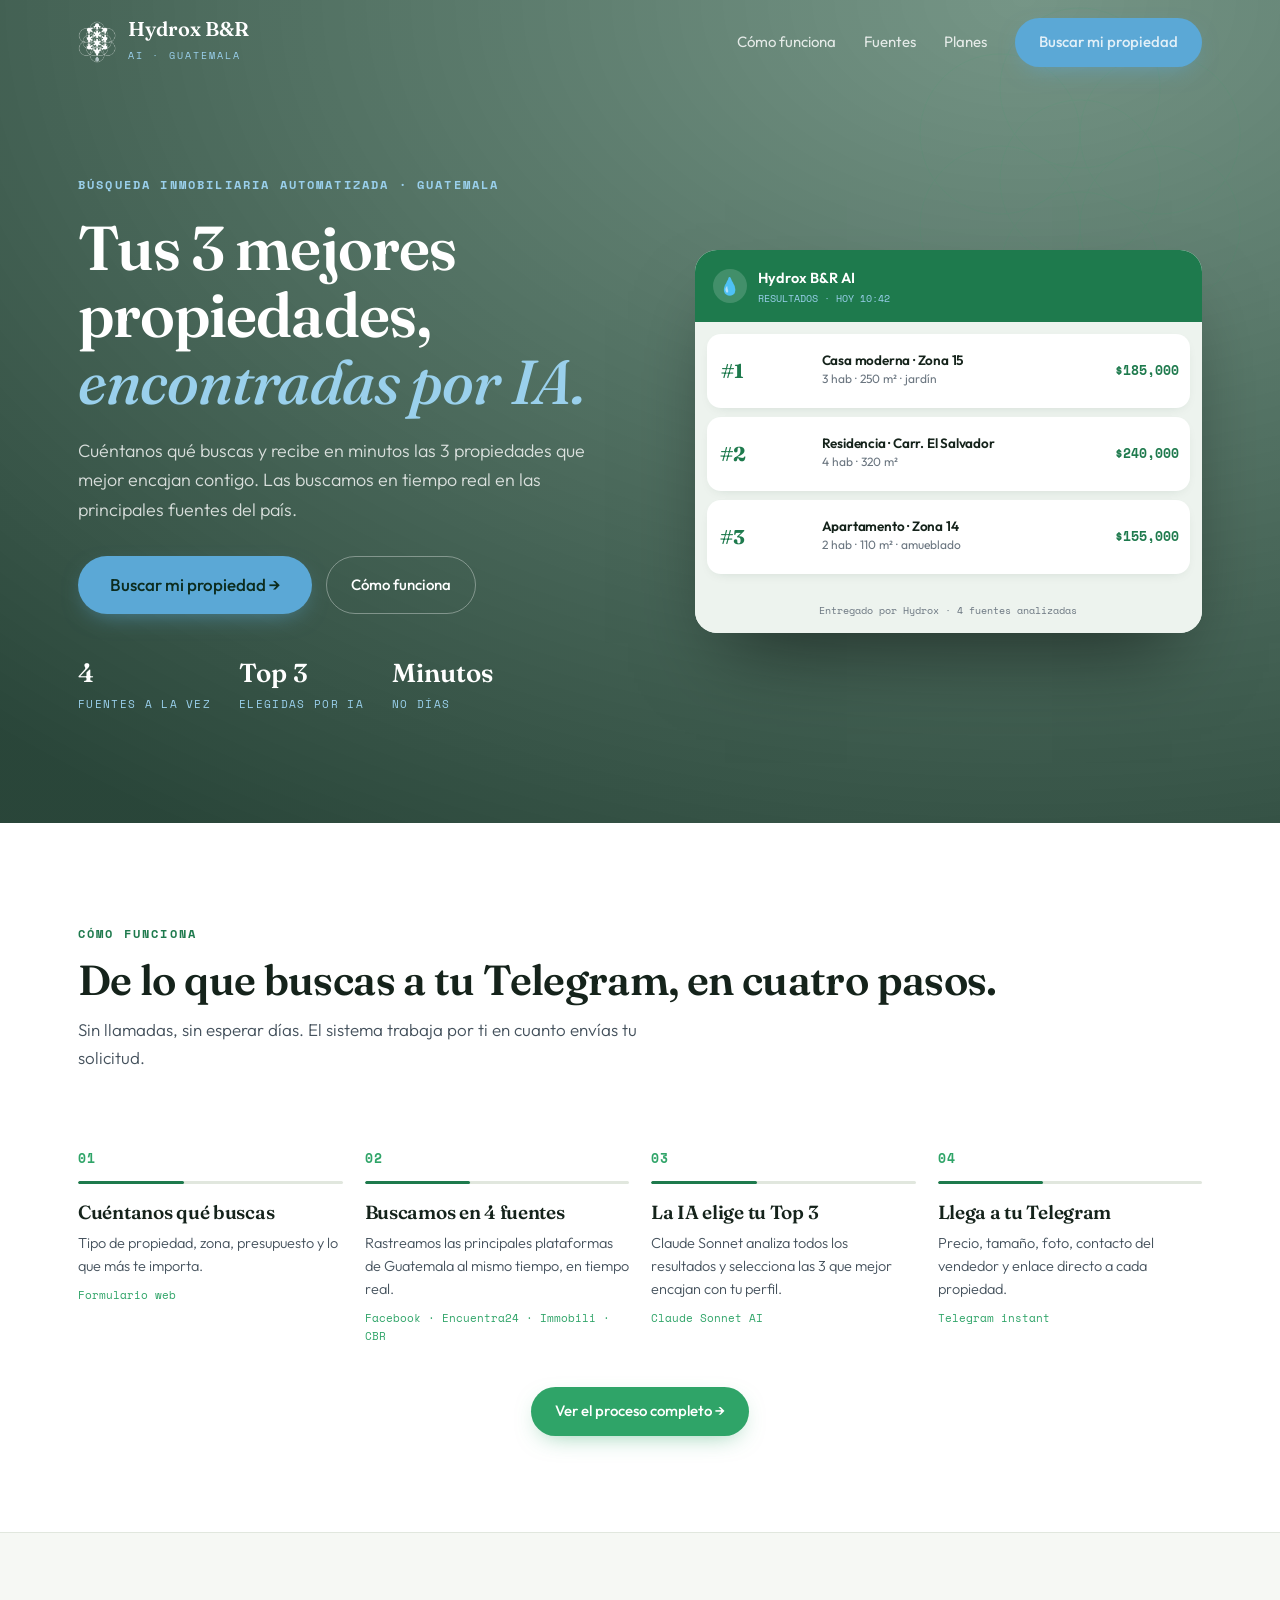
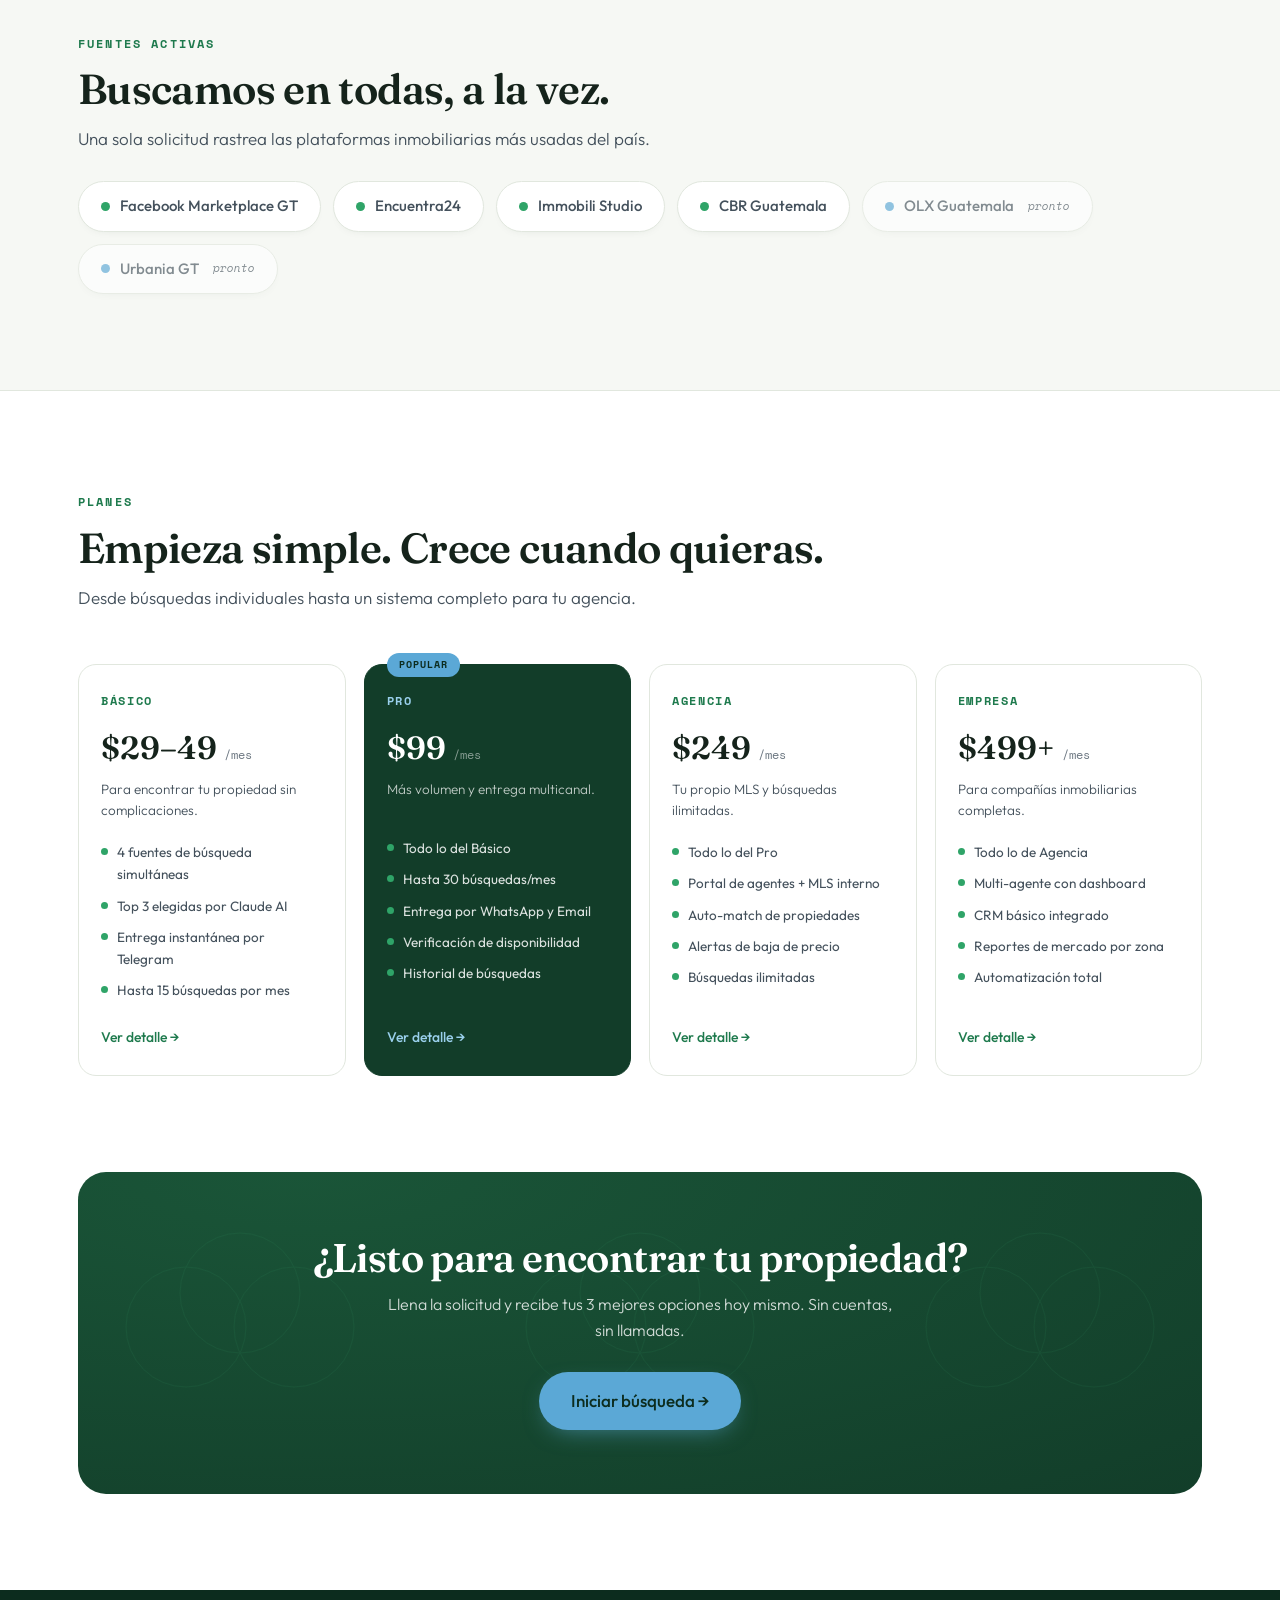
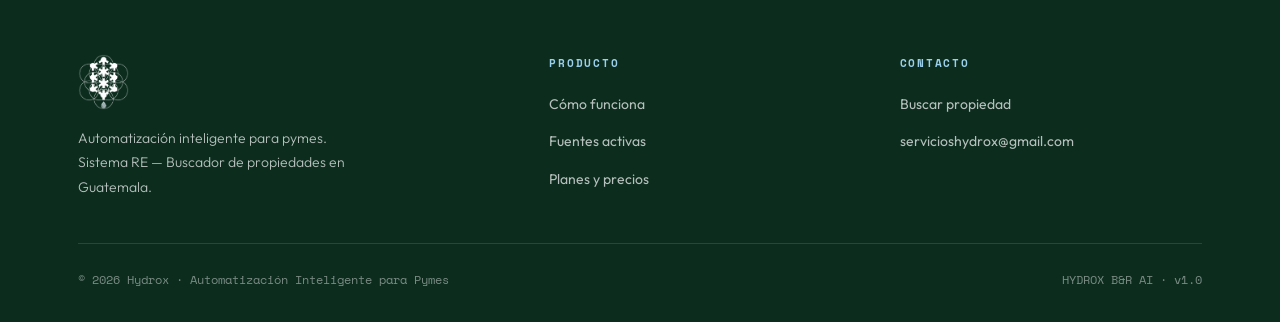
==== commit e9ee6083: "Fix zona checkboxes and hero background photo - Replace click+preventDefault with change event on ch" ====
--- a/index.html
+++ b/index.html
@@ -270,6 +270,6 @@
   </div>
 </footer>
 
-<script src="js/main.js" defer></script>
+<script src="js/main.js?v=3" defer></script>
 </body>
 </html>
--- a/css/componentes.css
+++ b/css/componentes.css
@@ -36,8 +36,8 @@
 .hero {
   position:relative;
   background:
-    radial-gradient(120% 120% at 80% 0%,rgba(26,79,54,.88) 0%,rgba(18,61,41,.93) 45%,rgba(12,44,30,.97) 100%),
-    url('https://images.unsplash.com/photo-1570129477492-45c003edd2be?w=1600&q=70') center/cover no-repeat;
+    radial-gradient(120% 120% at 80% 0%,rgba(26,79,54,.60) 0%,rgba(18,61,41,.72) 45%,rgba(12,44,30,.88) 100%),
+    url('https://images.unsplash.com/photo-1570129477492-45c003edd2be?ixlib=rb-4.0.3&auto=format&fit=crop&w=1600&q=80') center/cover no-repeat;
   color:#fff; padding:170px 0 110px; overflow:hidden;
 }
 .hero::before {
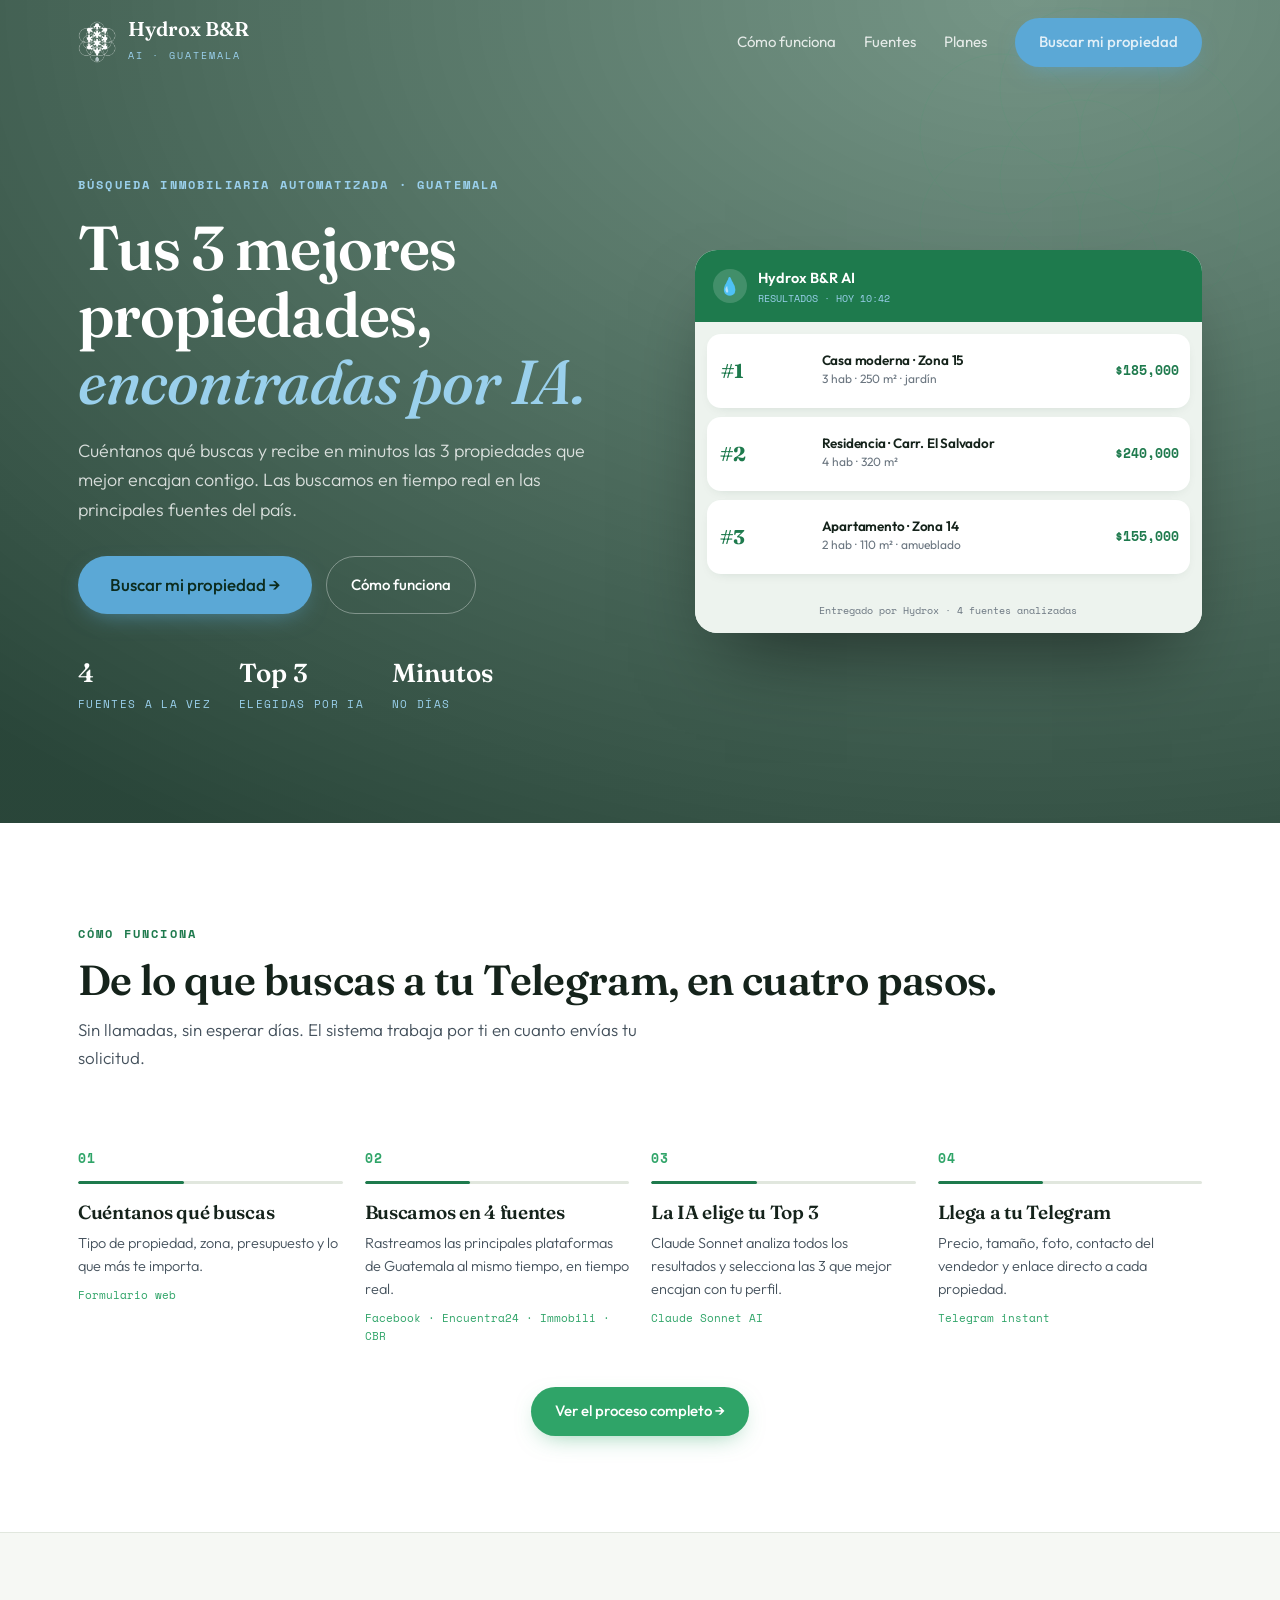
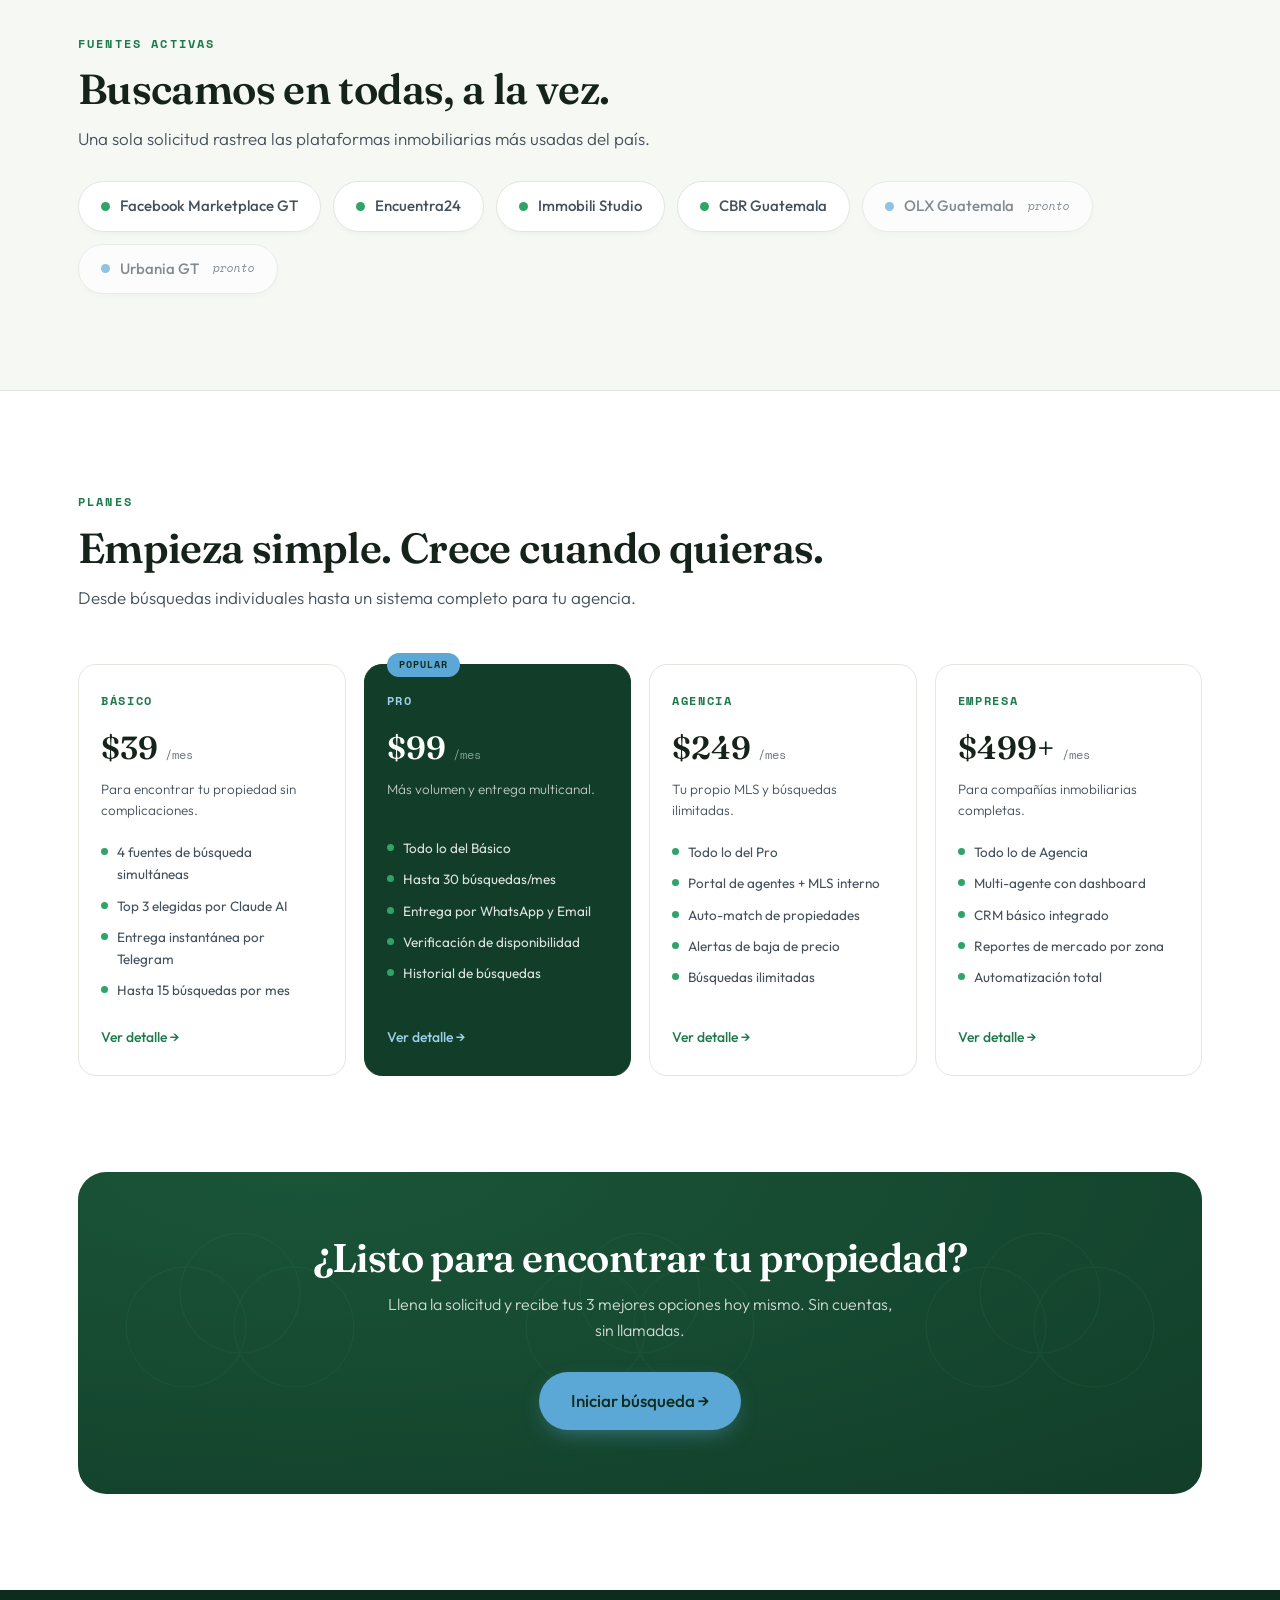
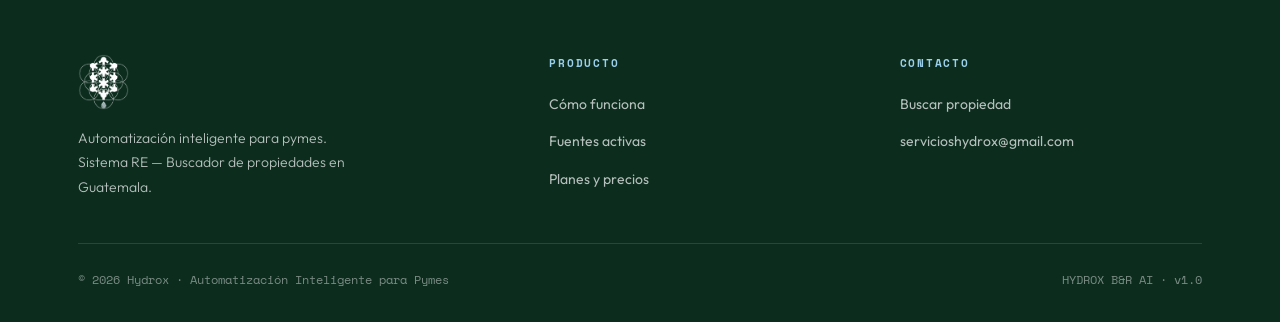
==== commit 584b9a25: "Set Basic plan price to $39, fix Encuentra24 source URL structure Co-Authored-By: Claude Fable 5 <no" ====
--- a/index.html
+++ b/index.html
@@ -9,7 +9,7 @@
 <link rel="preconnect" href="https://fonts.gstatic.com" crossorigin>
 <link href="https://fonts.googleapis.com/css2?family=Fraunces:opsz,wght@9..144,400;9..144,500;9..144,600;9..144,700&family=Outfit:wght@300;400;500;600;700&family=Space+Mono:wght@400;700&display=swap" rel="stylesheet">
 <link rel="stylesheet" href="css/estilos.css">
-<link rel="stylesheet" href="css/componentes.css">
+<link rel="stylesheet" href="css/componentes.css?v=3">
 <link rel="icon" href="assets/logo-verde.png" type="image/png">
 </head>
 <body>
@@ -174,7 +174,7 @@
     <div class="planes-grid">
       <div class="plan-card reveal">
         <div class="plan-tier">Básico</div>
-        <div class="plan-price">$29–49<small> /mes</small></div>
+        <div class="plan-price">$39<small> /mes</small></div>
         <div class="plan-tagline">Para encontrar tu propiedad sin complicaciones.</div>
         <ul class="plan-features">
           <li>4 fuentes de búsqueda simultáneas</li>
@@ -270,6 +270,6 @@
   </div>
 </footer>
 
-<script src="js/main.js?v=3" defer></script>
+<script src="js/main.js?v=7" defer></script>
 </body>
 </html>
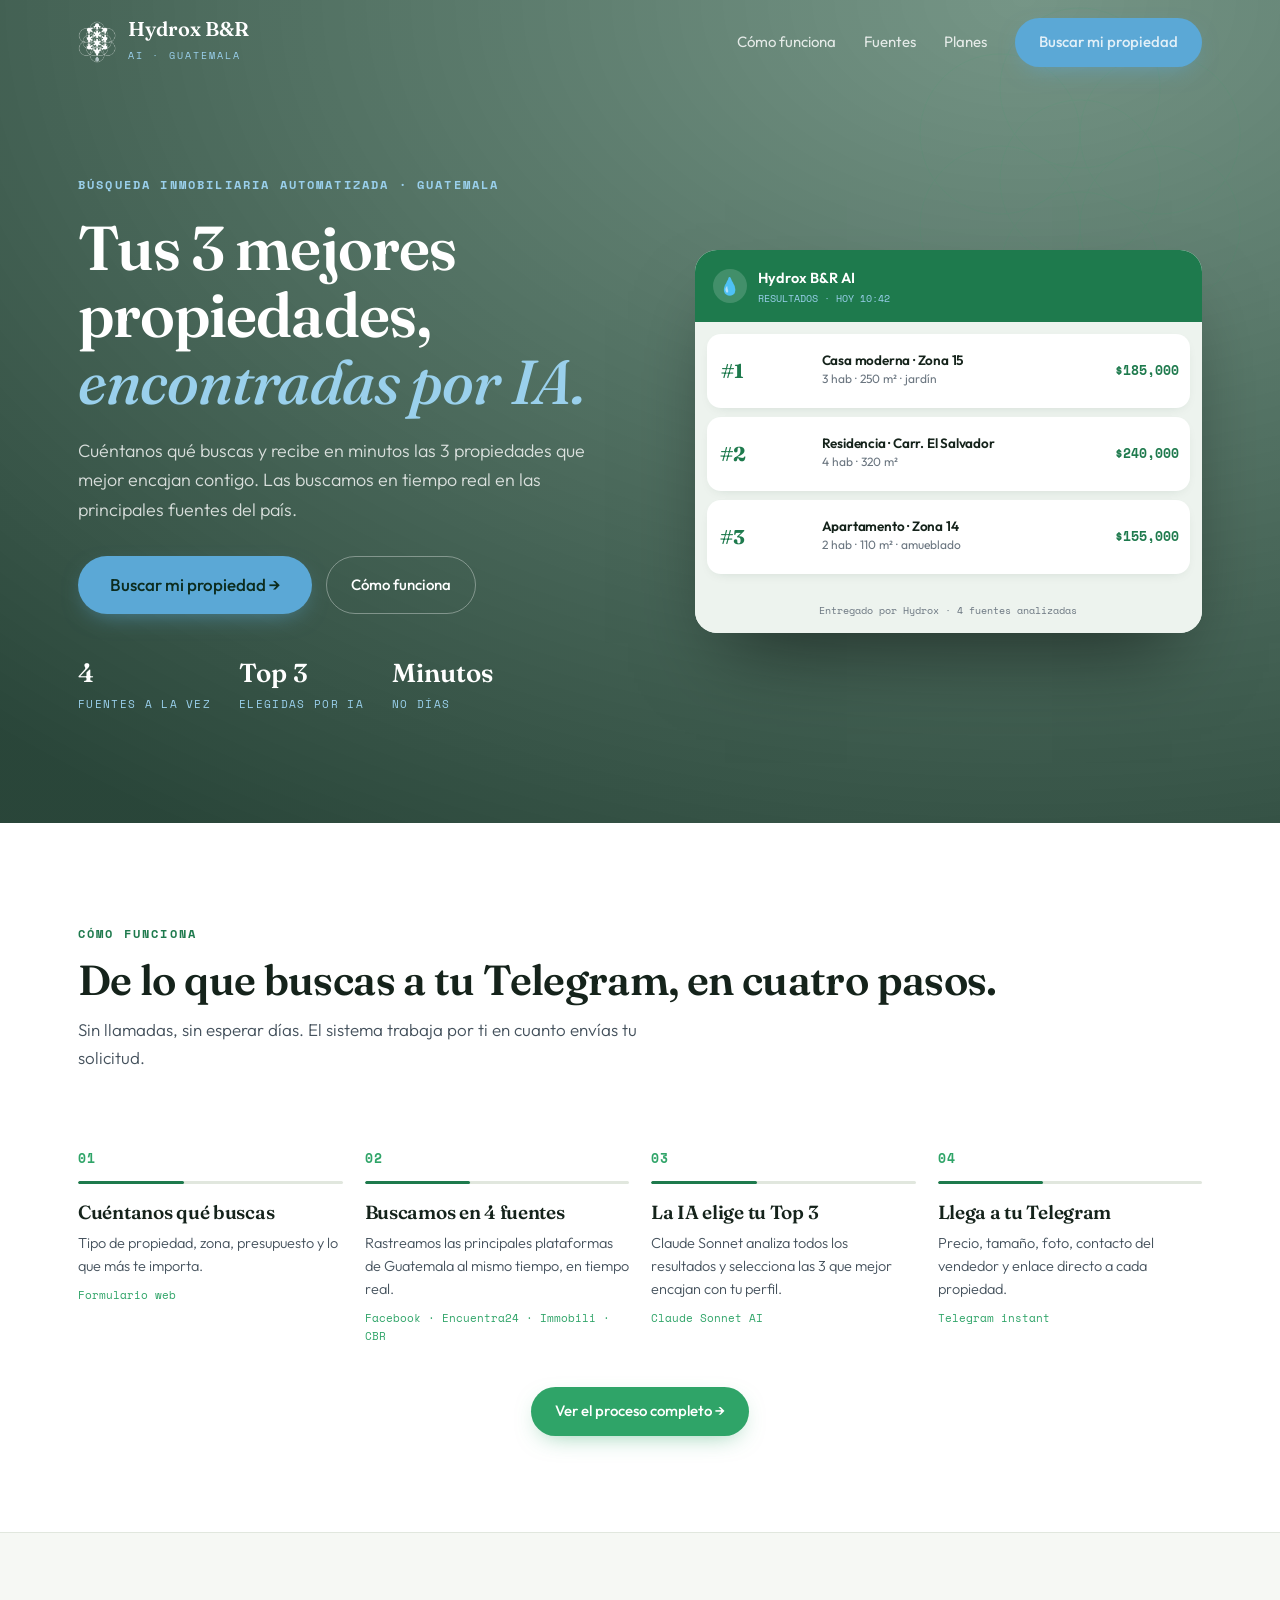
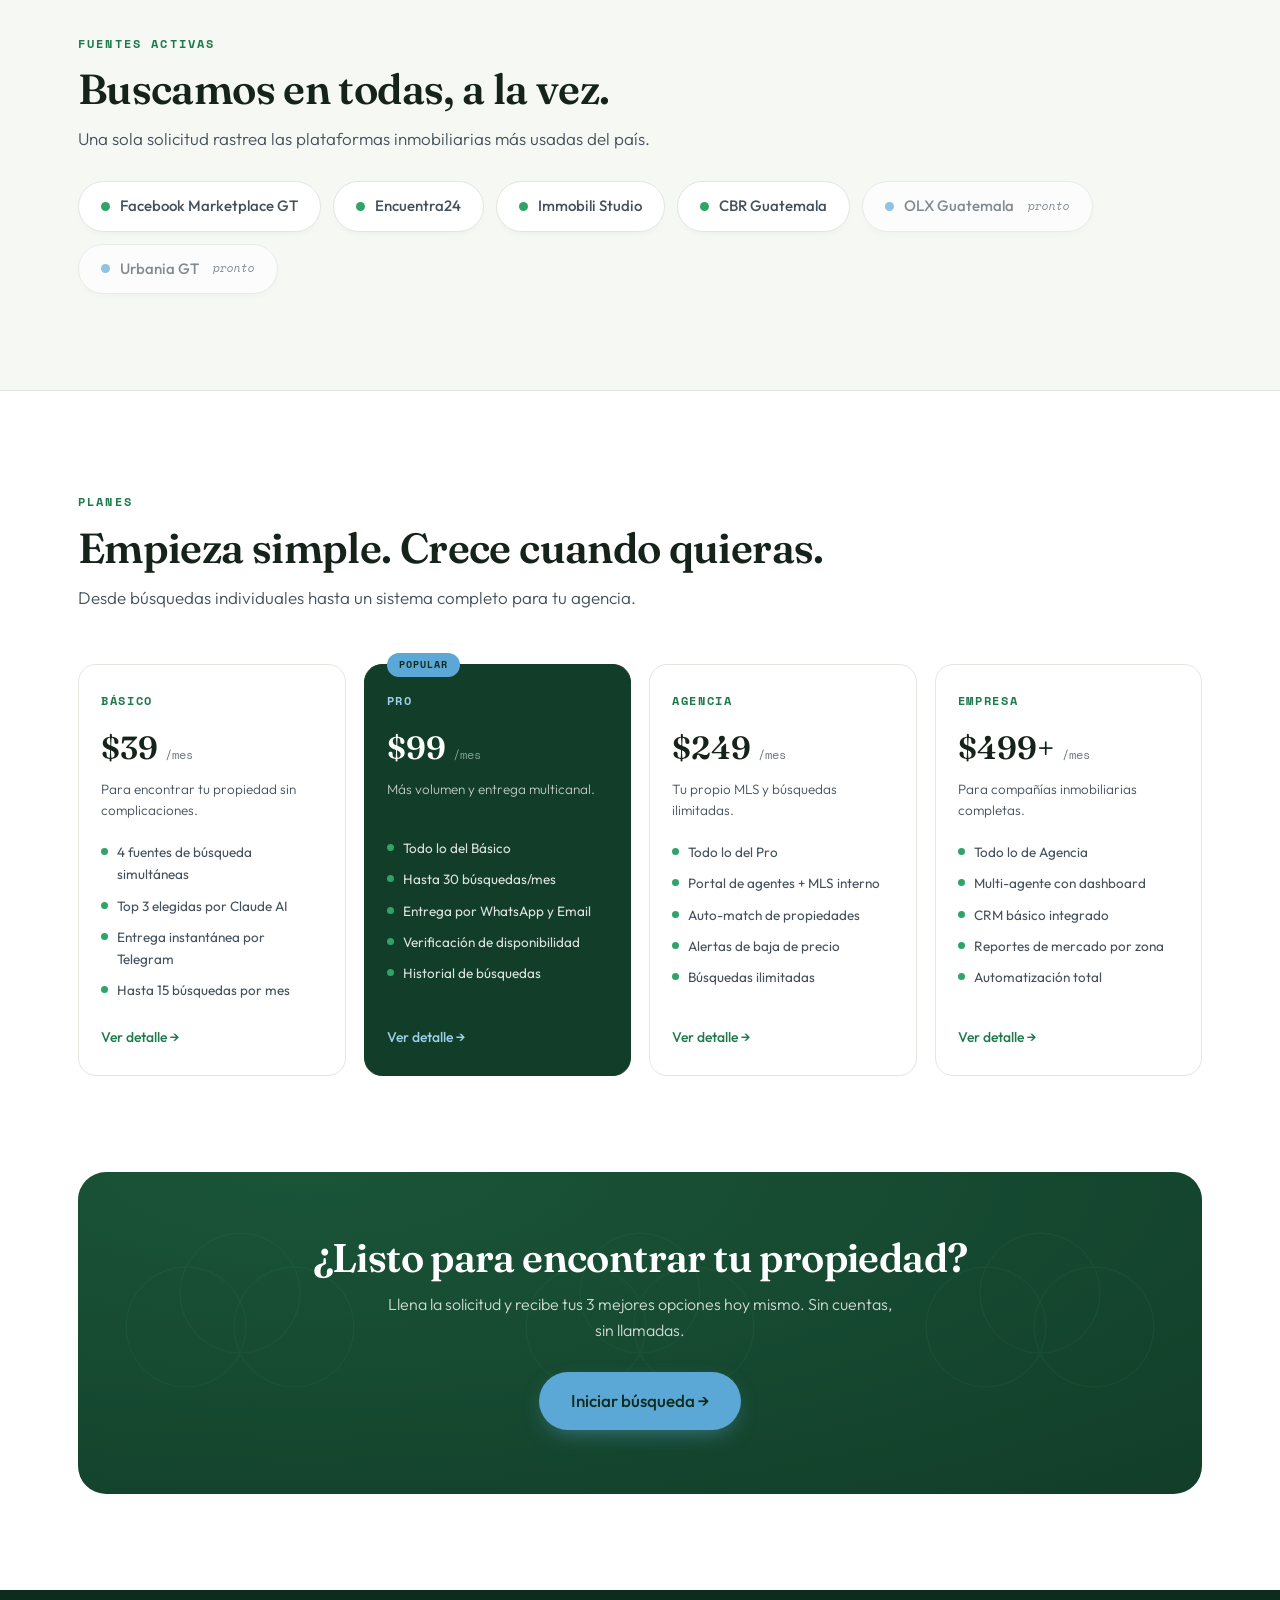
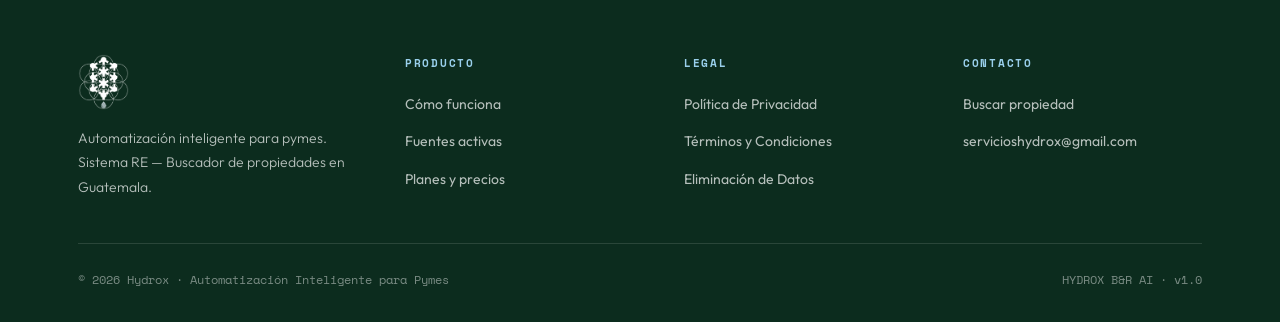
==== commit 0d76531b: "Agrega Política de Privacidad, Términos y Eliminación de Datos Necesarias para destrabar la publicac" ====
--- a/index.html
+++ b/index.html
@@ -256,6 +256,14 @@
         </ul>
       </div>
       <div class="footer-col">
+        <h5>Legal</h5>
+        <ul>
+          <li><a href="privacidad.html">Política de Privacidad</a></li>
+          <li><a href="terminos.html">Términos y Condiciones</a></li>
+          <li><a href="eliminar-datos.html">Eliminación de Datos</a></li>
+        </ul>
+      </div>
+      <div class="footer-col">
         <h5>Contacto</h5>
         <ul>
           <li><a href="contacto.html">Buscar propiedad</a></li>
--- a/css/estilos.css
+++ b/css/estilos.css
@@ -97,8 +97,8 @@
 footer { background:var(--verde-noche); color:rgba(255,255,255,.7); padding:64px 0 32px; }
 
 .footer-grid {
-  display:grid; grid-template-columns:1.4fr 1fr 1fr;
-  gap:48px; margin-bottom:44px;
+  display:grid; grid-template-columns:1.2fr 1fr 1fr 1fr;
+  gap:40px; margin-bottom:44px;
 }
 .footer-brand img   { height:56px; margin-bottom:16px; }
 .footer-brand p     { font-size:14px; max-width:280px; font-weight:300; line-height:1.75; }
